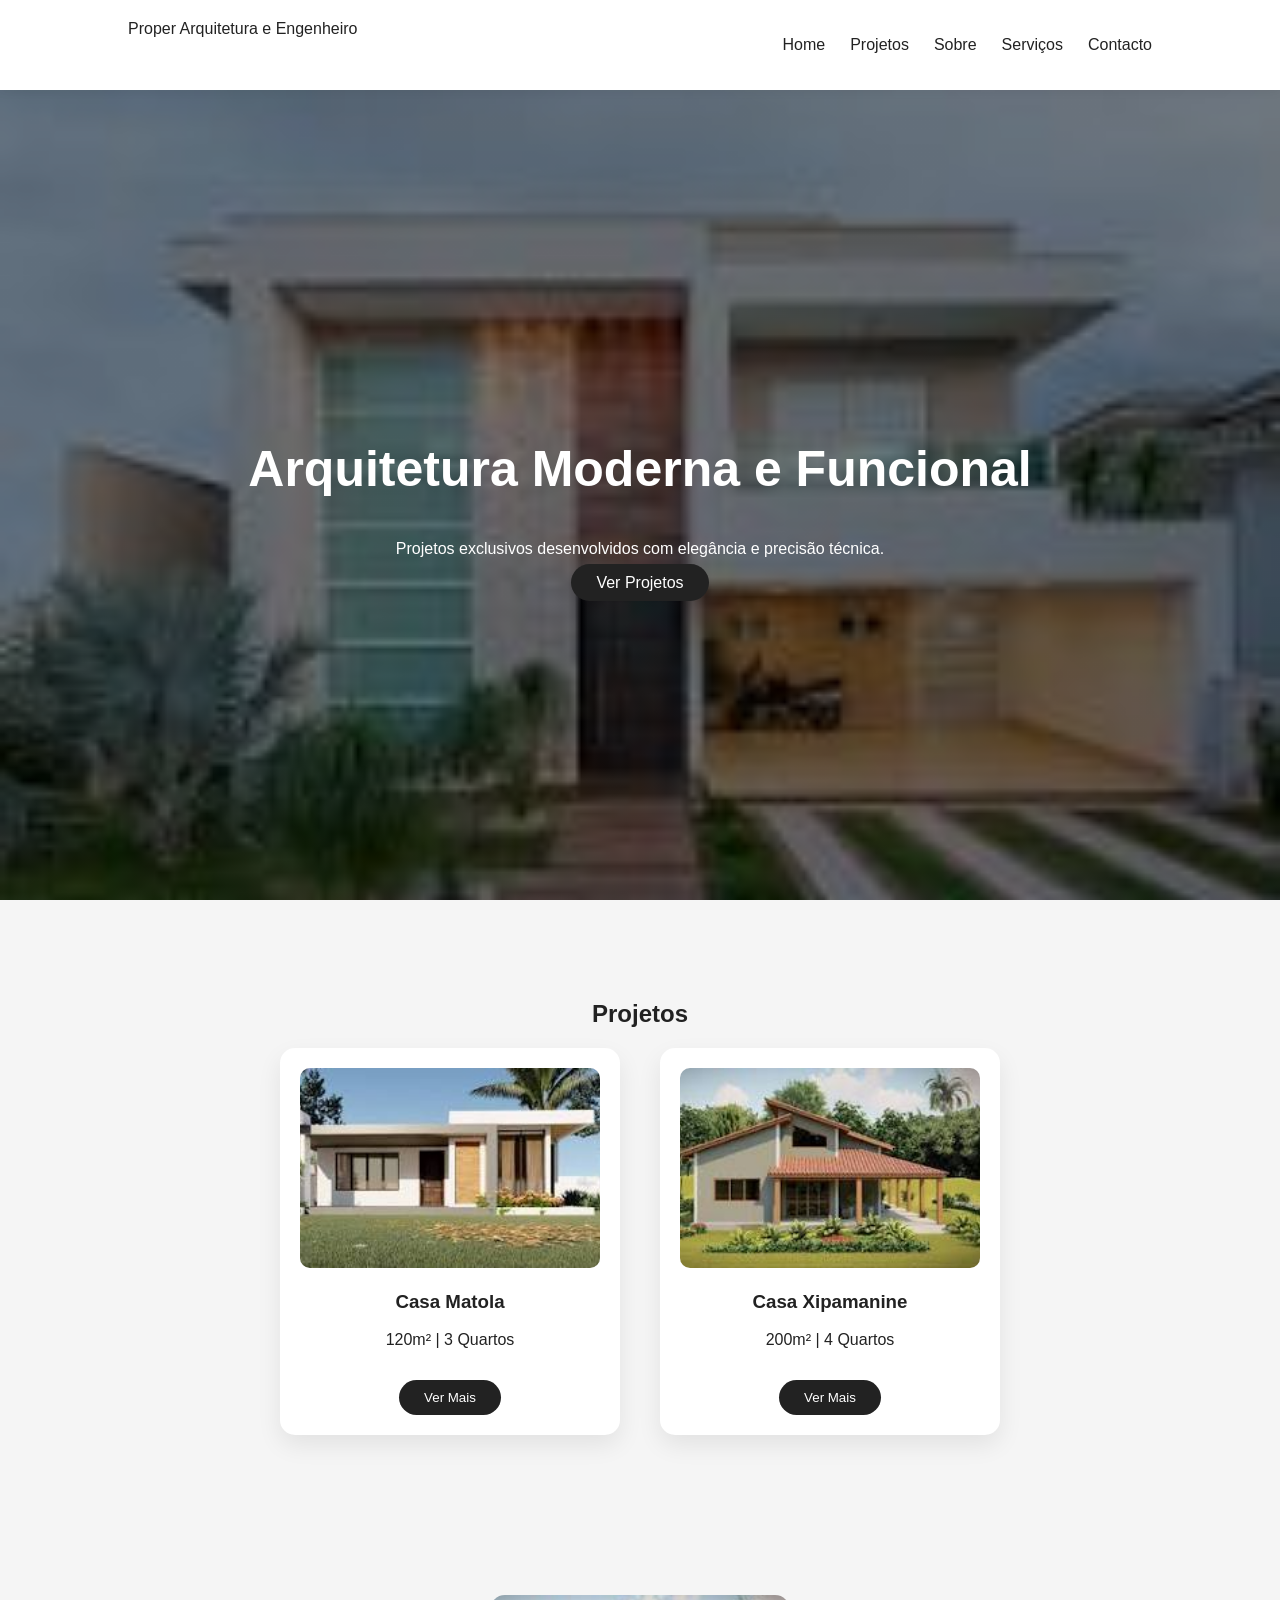
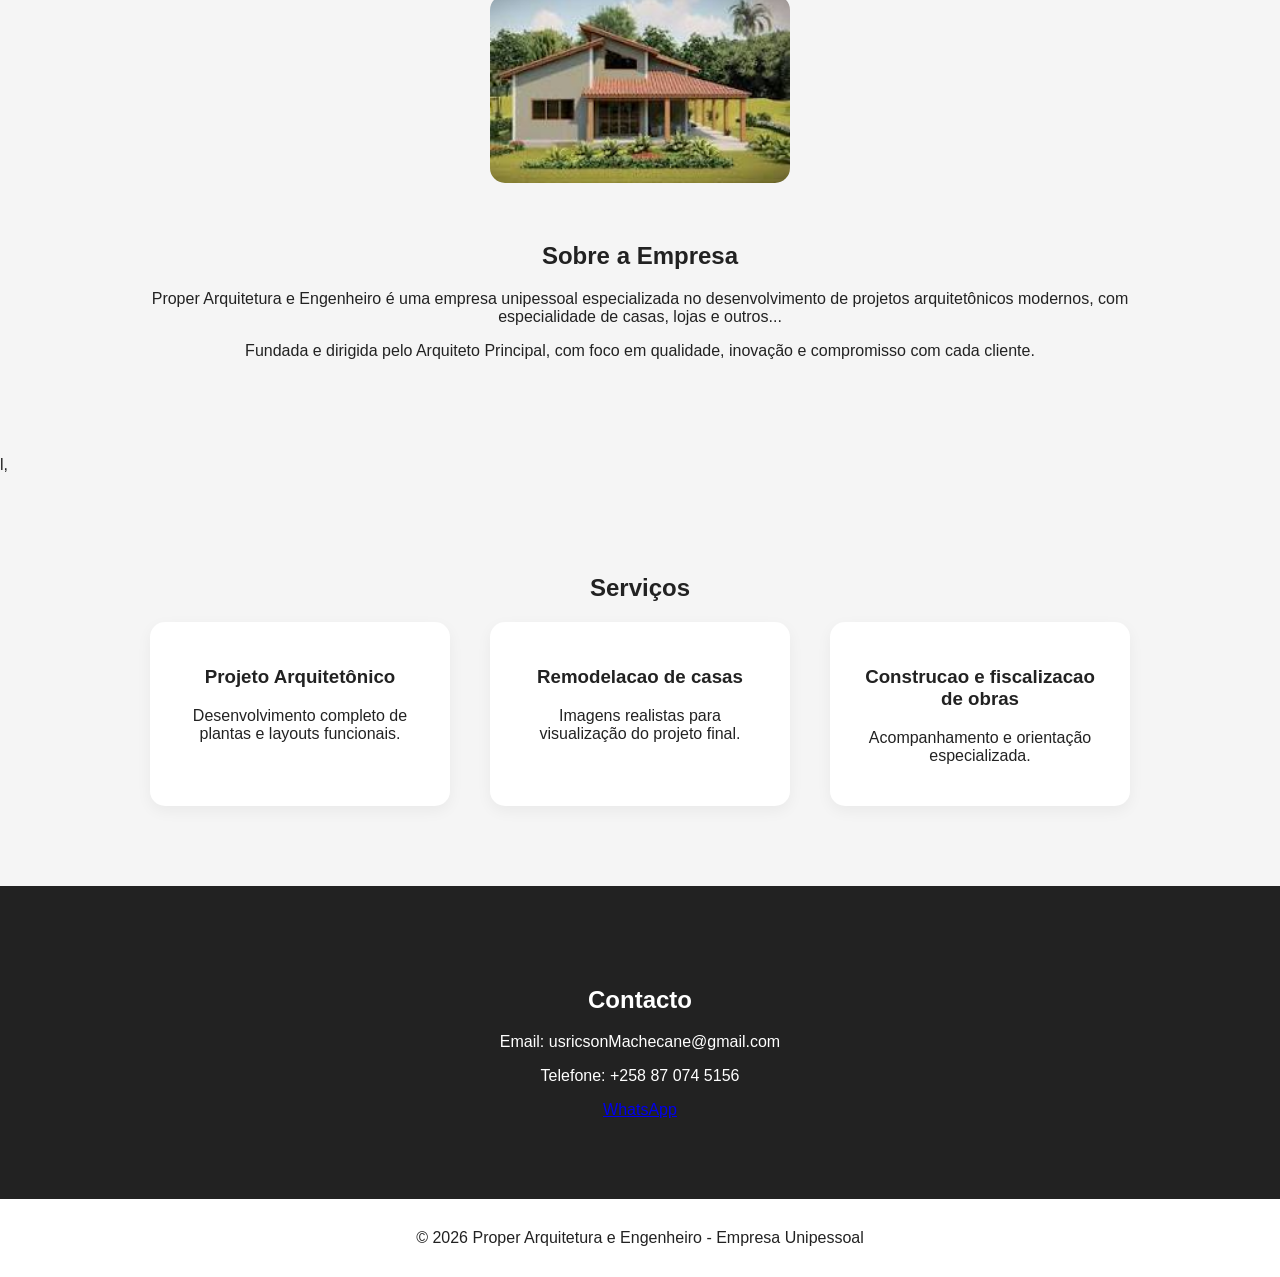
==== index.html @ 8f45e973 "Add files via upload" ====
<!DOCTYPE html>
<html lang="pt">
<head>
    <meta charset="UTF-8">
    <title>Proper Arquitetura e Engenheiro</title>
    <link rel="stylesheet" href="style.css">
</head>
<body>

<!-- NAVBAR -->
<nav class="navbar">
    <div class="logo">Proper Arquitetura e Engenheiro</div>
    <ul>
        <li><a href="#home">Home</a></li>
        <li><a href="#projetos">Projetos</a></li>
        <li><a href="#sobre">Sobre</a></li>
        <li><a href="#servicos">Serviços</a></li>
        <li><a href="#contacto">Contacto</a></li>
    </ul>
</nav>

<!-- HERO -->
<section id="home" class="hero">
    <div class="hero-content">
        <h1>Arquitetura Moderna e Funcional</h1>
        <p>Projetos exclusivos desenvolvidos com elegância e precisão técnica.</p>
        <a href="#projetos" class="btn">Ver Projetos</a>
    </div>
</section>

<!-- PROJETOS -->
<section id="projetos" class="section">
    <h2>Projetos</h2>
    <div class="grid">

        <div class="card">
            <img src="img/casa1.jpeg">
            <h3>Casa Matola</h3>
            <p>120m² | 3 Quartos</p>
            <button onclick="abrirGaleria('Casa Moderna T3','45.000 MT')">Ver Mais</button>
        </div>

        <div class="card">
            <img src="img/casa2.jpeg">
            <h3>Casa Xipamanine</h3>
            <p>200m² | 4 Quartos</p>
            <button onclick="abrirGaleria('Casa Duplex Luxo','75.000 MT')">Ver Mais</button>
        </div>

    </div>
</section>

<!-- SOBRE -->
<section id="sobre" class="section sobre">
    <div class="sobre-container">
        <img src="img/casa2.jpeg" class="foto-dono">
        <div>
            <h2>Sobre a Empresa</h2>
            <p>
                Proper Arquitetura e Engenheiro é uma empresa unipessoal especializada
                no desenvolvimento de projetos arquitetônicos modernos,
                com especialidade de casas, lojas e outros...
            </p>
            <p>
                Fundada e dirigida pelo Arquiteto Principal,
                com foco em qualidade, inovação e compromisso com cada cliente.
            </p>
        </div>
    </div>
</section>

l,
<section id="servicos" class="section">
    <h2>Serviços</h2>
    <div class="grid-servicos">
        <div class="servico">
            <h3>Projeto Arquitetônico</h3>
            <p>Desenvolvimento completo de plantas e layouts funcionais.</p>
        </div>
        <div class="servico">
            <h3>Remodelacao de casas</h3>
            <p>Imagens realistas para visualização do projeto final.</p>
        </div>
        <div class="servico">
            <h3>Construcao e fiscalizacao de obras</h3>
            <p>Acompanhamento e orientação especializada.</p>
        </div>
    </div>
</section>

<!-- CONTACTO -->
<section id="contacto" class="section contacto">
    <h2>Contacto</h2>
    <p>Email: usricsonMachecane@gmail.com</p>
    <p>Telefone: +258 87 074 5156</p>
    <a href="https://wa.me/258848173167">WhatsApp</a>
</section>

<!-- GALERIA MODAL -->
<div id="modal" class="modal">
    <div class="modal-content">
        <span onclick="fecharModal()" class="fechar">&times;</span>
        <h2 id="tituloProjeto"></h2>
        <p id="precoProjeto"></p>
        <div class="galeria">
            <img src="img/casa1.jpeg">
            <img src="img/casa3.jpeg">
        </div>
    </div>
</div>

<footer>
    © 2026  Proper Arquitetura e Engenheiro - Empresa Unipessoal
    
</footer>

<script src="script.js"></script>
</body>
</html>
---- style.css ----
body {
    margin: 0;
    font-family: 'Segoe UI', sans-serif;
    background: #f5f5f5;
    color: #222;
    scroll-behavior: smooth;
}

/* NAV */
.navbar {
    display: flex;
    justify-content: space-between;
    padding: 20px 10%;
    background: white;
    position: sticky;
    top: 0;
    box-shadow: 0 2px 10px rgba(0,0,0,0.05);
}

.navbar ul {
    display: flex;
    gap: 25px;
    list-style: none;
}

.navbar a {
    text-decoration: none;
    color: #222;
}

/* HERO */
.hero {
    height: 90vh;
    background: linear-gradient(rgba(0,0,0,0.5), rgba(0,0,0,0.5)),
                url('img/casa3.jpeg') center/cover;
    display: flex;
    justify-content: center;
    align-items: center;
    color: white;
    text-align: center;
}

.hero h1 {
    font-size: 50px;
}

/* SECTIONS */
.section {
    padding: 80px 10%;
    text-align: center;
}

.grid {
    display: flex;
    gap: 40px;
    justify-content: center;
    flex-wrap: wrap;
}

.card {
    background: white;
    padding: 20px;
    border-radius: 15px;
    width: 300px;
    box-shadow: 0 10px 25px rgba(0,0,0,0.08);
}

.card img {
    width: 100%;
    height: 200px;
    object-fit: cover;
    border-radius: 10px;
}

button, .btn {
    margin-top: 15px;
    padding: 10px 25px;
    border: none;
    background: #222;
    color: white;
    border-radius: 30px;
    cursor: pointer;
    text-decoration: none;
}

/* SOBRE */
.sobre-container {
    display: flex;
    align-items: center;
    gap: 40px;
    justify-content: center;
    flex-wrap: wrap;
}

.foto-dono {
    width: 300px;
    border-radius: 15px;
}

/* SERVIÇOS */
.grid-servicos {
    display: flex;
    gap: 40px;
    flex-wrap: wrap;
    justify-content: center;
}

.servico {
    background: white;
    padding: 25px;
    border-radius: 15px;
    width: 250px;
    box-shadow: 0 5px 15px rgba(0,0,0,0.05);
}

/* CONTACTO */
.contacto {
    background: #222;
    color: white;
}

/* MODAL */
.modal {
    display: none;
    position: fixed;
    inset: 0;
    background: rgba(0,0,0,0.8);
    justify-content: center;
    align-items: center;
}

.modal-content {
    background: white;
    padding: 30px;
    width: 80%;
    max-width: 800px;
    border-radius: 15px;
    text-align: center;
}

.galeria {
    display: flex;
    gap: 20px;
    margin-top: 20px;
    justify-content: center;
}

.galeria img {
    width: 45%;
    border-radius: 10px;
}

.fechar {
    float: right;
    cursor: pointer;
    font-size: 25px;
}

footer {
    text-align: center;
    padding: 30px;
    background: white;
}
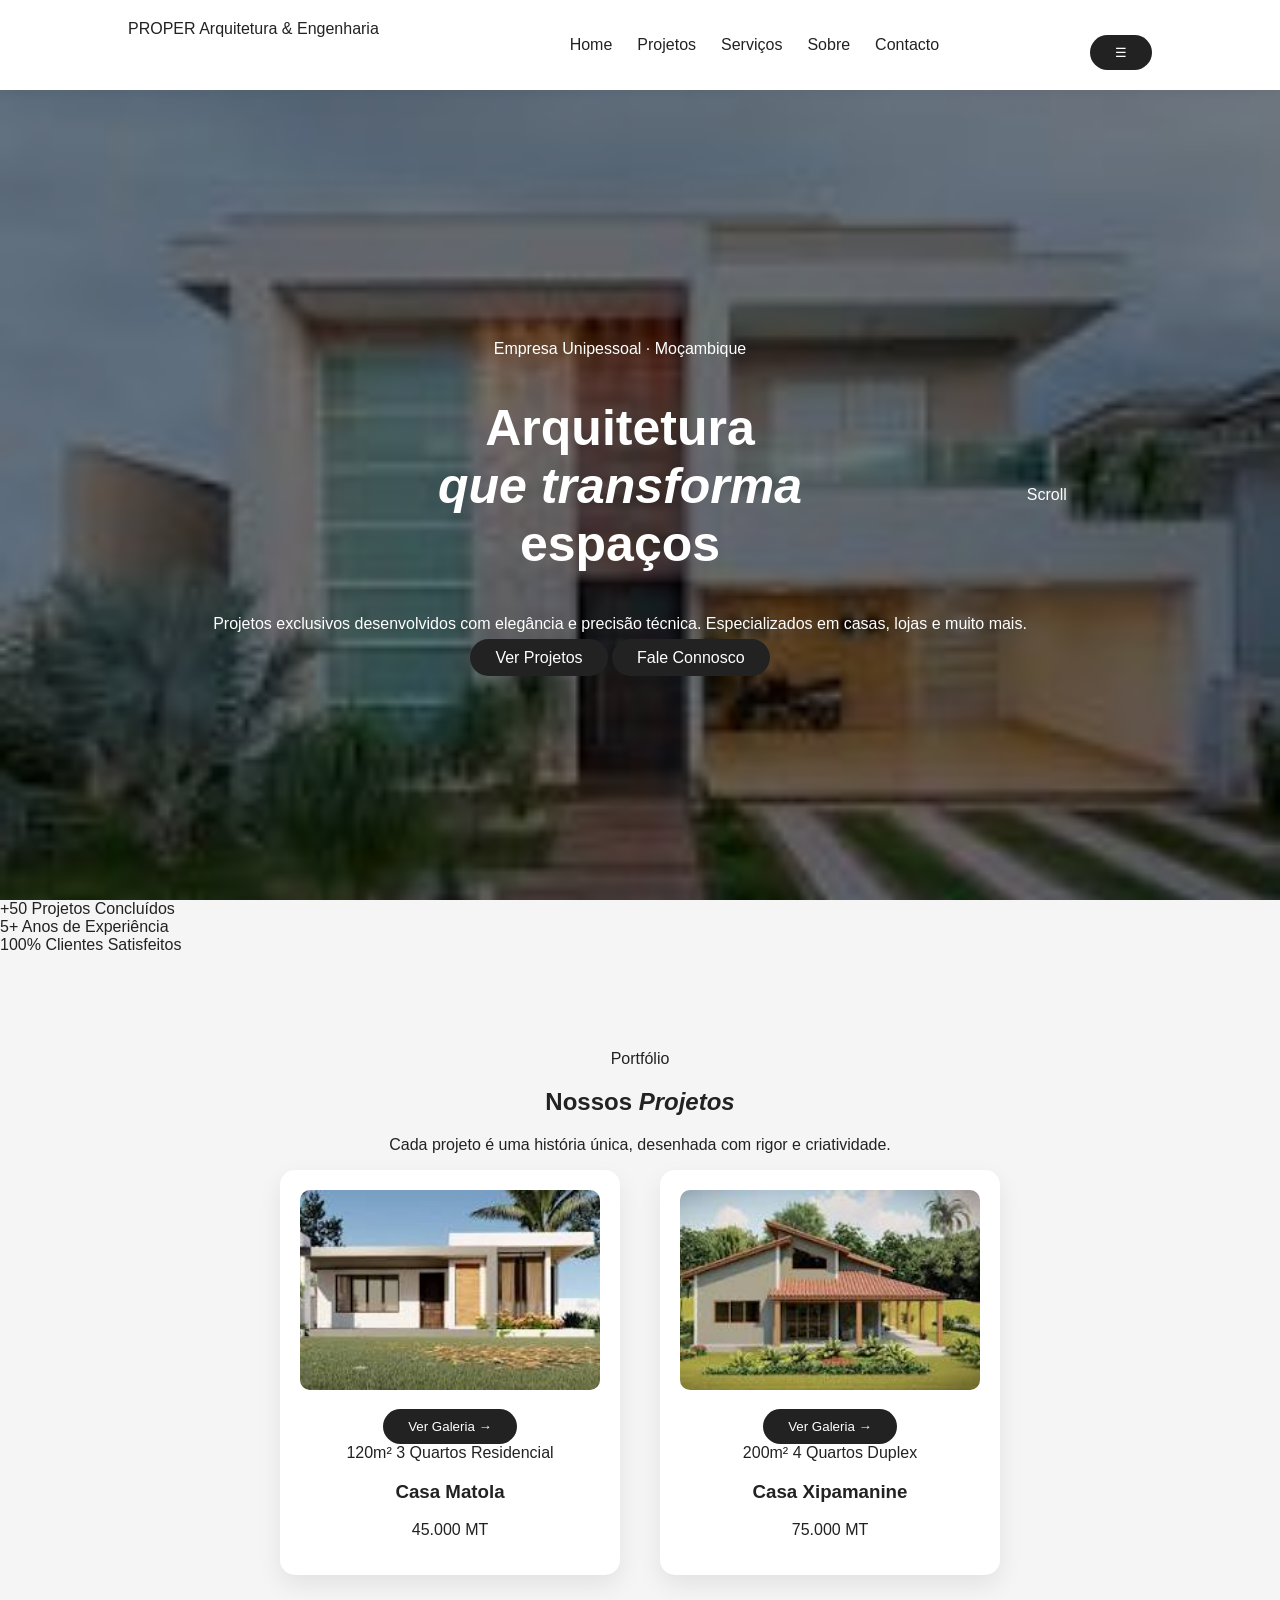
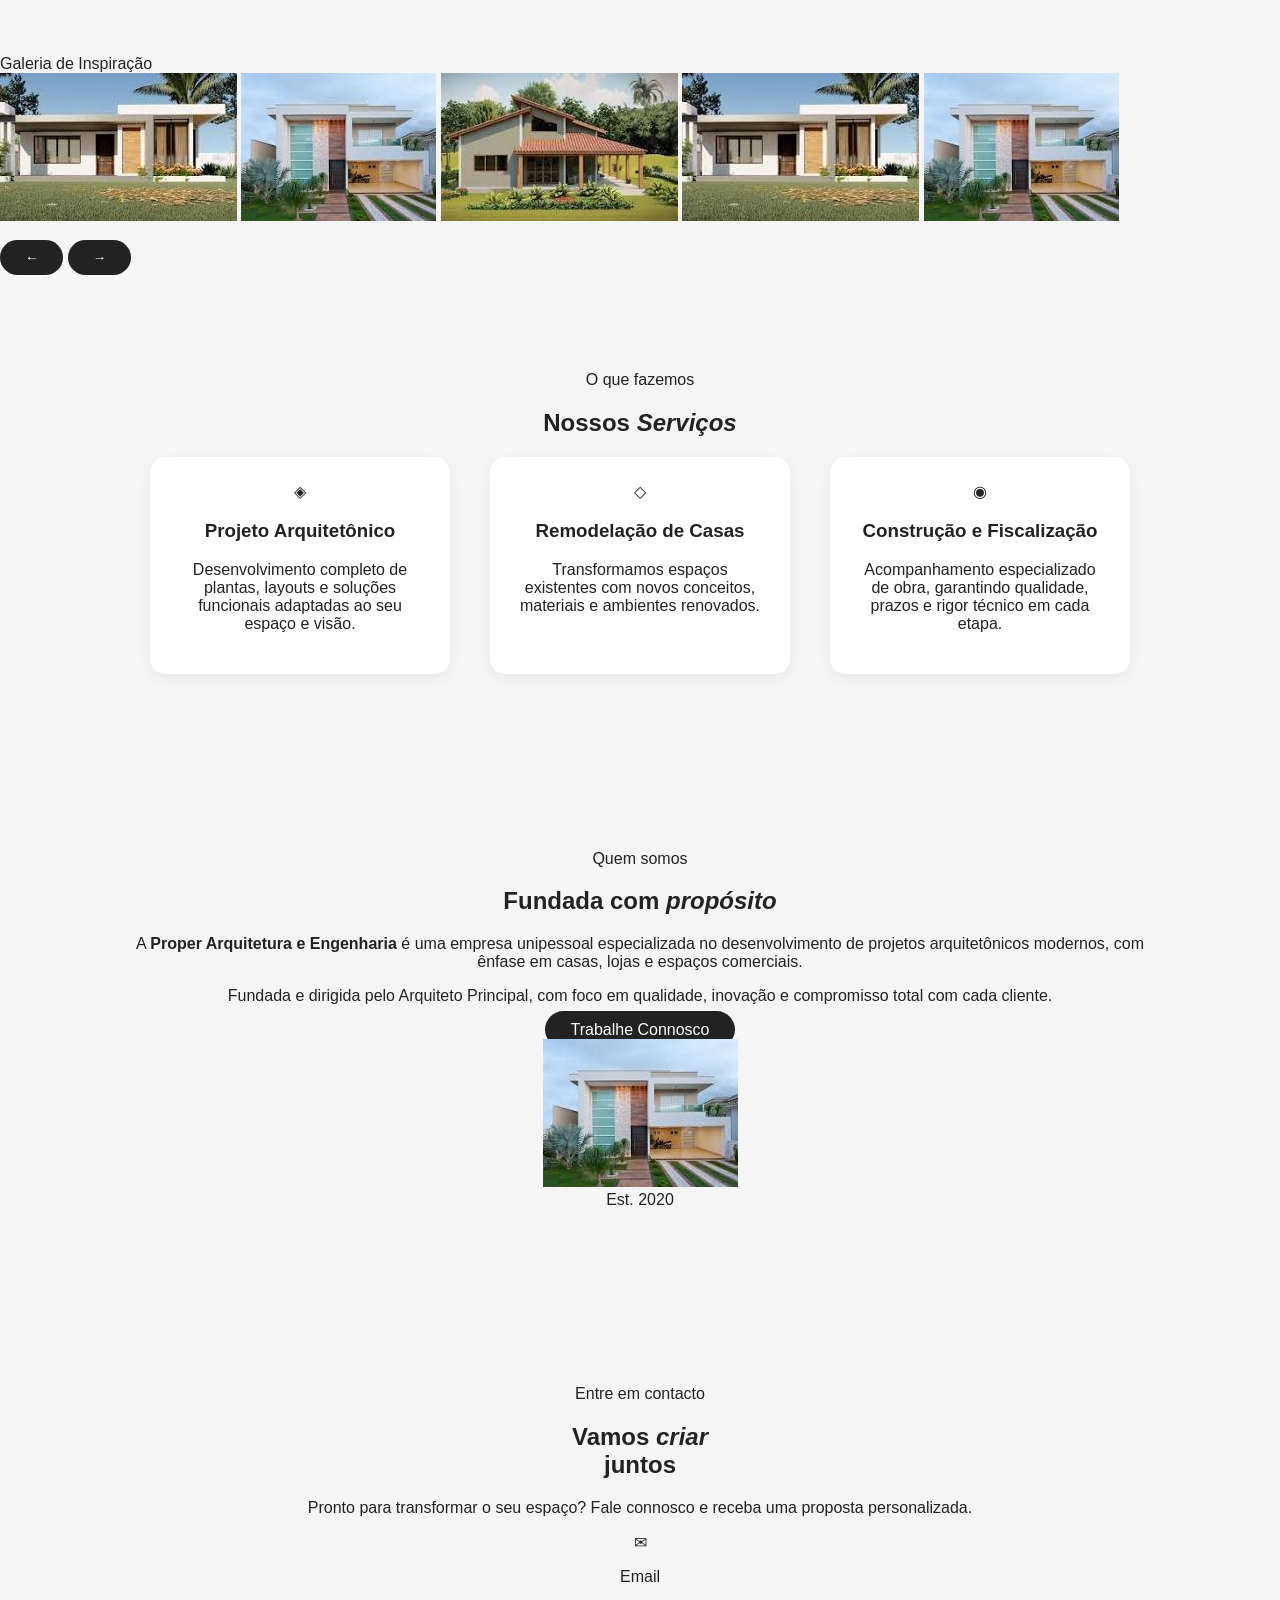
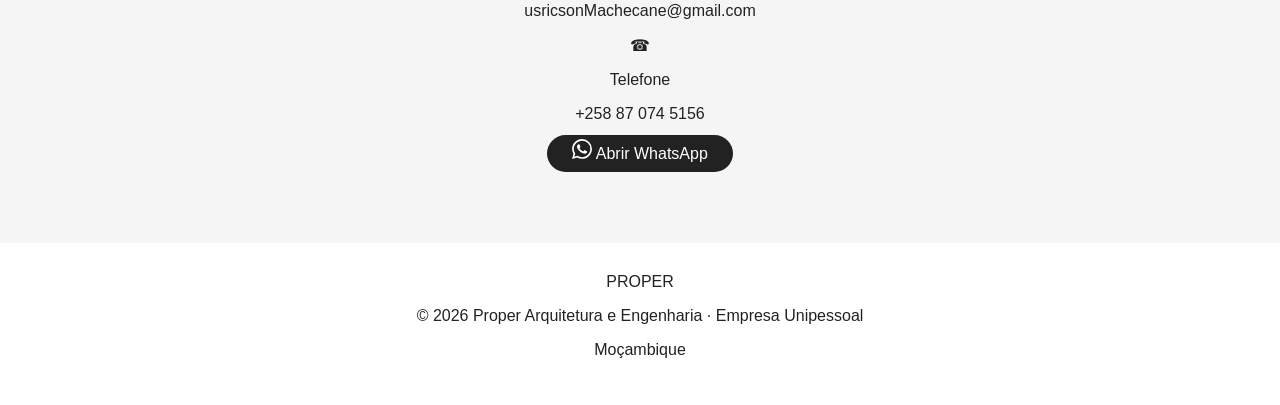
==== commit c923d65b: "Update index.html" ====
--- a/index.html
+++ b/index.html
@@ -2,116 +2,220 @@
 <html lang="pt">
 <head>
     <meta charset="UTF-8">
-    <title>Proper Arquitetura e Engenheiro</title>
+    <meta name="viewport" content="width=device-width, initial-scale=1.0">
+    <title>Proper Arquitetura e Engenharia</title>
+    <link rel="preconnect" href="https://fonts.googleapis.com">
+    <link href="https://fonts.googleapis.com/css2?family=Playfair+Display:ital,wght@0,400;0,700;1,400&family=Outfit:wght@300;400;500&display=swap" rel="stylesheet">
     <link rel="stylesheet" href="style.css">
 </head>
 <body>
 
 <!-- NAVBAR -->
-<nav class="navbar">
-    <div class="logo">Proper Arquitetura e Engenheiro</div>
-    <ul>
+<nav class="navbar" id="navbar">
+    <div class="logo">
+        <span class="logo-main">PROPER</span>
+        <span class="logo-sub">Arquitetura & Engenharia</span>
+    </div>
+    <ul class="nav-links">
         <li><a href="#home">Home</a></li>
         <li><a href="#projetos">Projetos</a></li>
+        <li><a href="#servicos">Serviços</a></li>
         <li><a href="#sobre">Sobre</a></li>
-        <li><a href="#servicos">Serviços</a></li>
-        <li><a href="#contacto">Contacto</a></li>
+        <li><a href="#contacto" class="nav-cta">Contacto</a></li>
     </ul>
+    <button class="menu-toggle" onclick="toggleMenu()">&#9776;</button>
 </nav>
 
 <!-- HERO -->
 <section id="home" class="hero">
+    <div class="hero-overlay"></div>
     <div class="hero-content">
-        <h1>Arquitetura Moderna e Funcional</h1>
-        <p>Projetos exclusivos desenvolvidos com elegância e precisão técnica.</p>
-        <a href="#projetos" class="btn">Ver Projetos</a>
+        <p class="hero-tag">Empresa Unipessoal · Moçambique</p>
+        <h1>Arquitetura<br><em>que transforma</em><br>espaços</h1>
+        <p class="hero-desc">Projetos exclusivos desenvolvidos com elegância e precisão técnica. Especializados em casas, lojas e muito mais.</p>
+        <div class="hero-actions">
+            <a href="#projetos" class="btn btn-light">Ver Projetos</a>
+            <a href="#contacto" class="btn btn-outline">Fale Connosco</a>
+        </div>
+    </div>
+    <div class="hero-scroll">
+        <span>Scroll</span>
+        <div class="scroll-line"></div>
+    </div>
+</section>
+
+<!-- STATS -->
+<section class="stats-bar">
+    <div class="stat">
+        <span class="stat-num">+50</span>
+        <span class="stat-label">Projetos Concluídos</span>
+    </div>
+    <div class="stat-divider"></div>
+    <div class="stat">
+        <span class="stat-num">5+</span>
+        <span class="stat-label">Anos de Experiência</span>
+    </div>
+    <div class="stat-divider"></div>
+    <div class="stat">
+        <span class="stat-num">100%</span>
+        <span class="stat-label">Clientes Satisfeitos</span>
     </div>
 </section>
 
 <!-- PROJETOS -->
 <section id="projetos" class="section">
-    <h2>Projetos</h2>
+    <div class="section-header">
+        <p class="section-tag">Portfólio</p>
+        <h2>Nossos <em>Projetos</em></h2>
+        <p class="section-desc">Cada projeto é uma história única, desenhada com rigor e criatividade.</p>
+    </div>
     <div class="grid">
-
-        <div class="card">
-            <img src="img/casa1.jpeg">
-            <h3>Casa Matola</h3>
-            <p>120m² | 3 Quartos</p>
-            <button onclick="abrirGaleria('Casa Moderna T3','45.000 MT')">Ver Mais</button>
-        </div>
-
-        <div class="card">
-            <img src="img/casa2.jpeg">
-            <h3>Casa Xipamanine</h3>
-            <p>200m² | 4 Quartos</p>
-            <button onclick="abrirGaleria('Casa Duplex Luxo','75.000 MT')">Ver Mais</button>
-        </div>
-
+        <div class="card" data-aos>
+            <div class="card-img-wrapper">
+                <img src="img/casa1.jpeg" alt="Casa Matola">
+                <div class="card-overlay">
+                    <button onclick="abrirGaleria('Casa Matola','45.000 MT')" class="btn-ver">Ver Galeria →</button>
+                </div>
+            </div>
+            <div class="card-body">
+                <div class="card-meta">
+                    <span>120m²</span>
+                    <span>3 Quartos</span>
+                    <span>Residencial</span>
+                </div>
+                <h3>Casa Matola</h3>
+                <p class="card-price">45.000 MT</p>
+            </div>
+        </div>
+
+        <div class="card" data-aos>
+            <div class="card-img-wrapper">
+                <img src="img/casa2.jpeg" alt="Casa Xipamanine">
+                <div class="card-overlay">
+                    <button onclick="abrirGaleria('Casa Xipamanine','75.000 MT')" class="btn-ver">Ver Galeria →</button>
+                </div>
+            </div>
+            <div class="card-body">
+                <div class="card-meta">
+                    <span>200m²</span>
+                    <span>4 Quartos</span>
+                    <span>Duplex</span>
+                </div>
+                <h3>Casa Xipamanine</h3>
+                <p class="card-price">75.000 MT</p>
+            </div>
+        </div>
+    </div>
+</section>
+
+<!-- CAROUSEL -->
+<div class="carousel-section">
+    <div class="carousel-label">Galeria de Inspiração</div>
+    <div class="carousel">
+        <div class="slides">
+            <img src="img/casa1.jpeg" alt="Projeto 1">
+            <img src="img/casa3.jpeg" alt="Projeto 2">
+            <img src="img/casa2.jpeg" alt="Projeto 3">
+            <img src="img/casa1.jpeg" alt="Projeto 4">
+            <img src="img/casa3.jpeg" alt="Projeto 5">
+        </div>
+        <button class="prev" aria-label="Anterior">&#8592;</button>
+        <button class="next" aria-label="Próximo">&#8594;</button>
+    </div>
+</div>
+
+<!-- SERVIÇOS -->
+<section id="servicos" class="section section-dark">
+    <div class="section-header light">
+        <p class="section-tag">O que fazemos</p>
+        <h2>Nossos <em>Serviços</em></h2>
+    </div>
+    <div class="grid-servicos">
+        <div class="servico" data-aos>
+            <div class="servico-icon">◈</div>
+            <h3>Projeto Arquitetônico</h3>
+            <p>Desenvolvimento completo de plantas, layouts e soluções funcionais adaptadas ao seu espaço e visão.</p>
+        </div>
+        <div class="servico" data-aos>
+            <div class="servico-icon">◇</div>
+            <h3>Remodelação de Casas</h3>
+            <p>Transformamos espaços existentes com novos conceitos, materiais e ambientes renovados.</p>
+        </div>
+        <div class="servico" data-aos>
+            <div class="servico-icon">◉</div>
+            <h3>Construção e Fiscalização</h3>
+            <p>Acompanhamento especializado de obra, garantindo qualidade, prazos e rigor técnico em cada etapa.</p>
+        </div>
     </div>
 </section>
 
 <!-- SOBRE -->
-<section id="sobre" class="section sobre">
-    <div class="sobre-container">
-        <img src="img/casa2.jpeg" class="foto-dono">
-        <div>
-            <h2>Sobre a Empresa</h2>
-            <p>
-                Proper Arquitetura e Engenheiro é uma empresa unipessoal especializada
-                no desenvolvimento de projetos arquitetônicos modernos,
-                com especialidade de casas, lojas e outros...
-            </p>
-            <p>
-                Fundada e dirigida pelo Arquiteto Principal,
-                com foco em qualidade, inovação e compromisso com cada cliente.
-            </p>
-        </div>
-    </div>
-</section>
-
-l,
-<section id="servicos" class="section">
-    <h2>Serviços</h2>
-    <div class="grid-servicos">
-        <div class="servico">
-            <h3>Projeto Arquitetônico</h3>
-            <p>Desenvolvimento completo de plantas e layouts funcionais.</p>
-        </div>
-        <div class="servico">
-            <h3>Remodelacao de casas</h3>
-            <p>Imagens realistas para visualização do projeto final.</p>
-        </div>
-        <div class="servico">
-            <h3>Construcao e fiscalizacao de obras</h3>
-            <p>Acompanhamento e orientação especializada.</p>
+<section id="sobre" class="section sobre-section">
+    <div class="sobre-text" data-aos>
+        <p class="section-tag">Quem somos</p>
+        <h2>Fundada com <em>propósito</em></h2>
+        <p>A <strong>Proper Arquitetura e Engenharia</strong> é uma empresa unipessoal especializada no desenvolvimento de projetos arquitetônicos modernos, com ênfase em casas, lojas e espaços comerciais.</p>
+        <p>Fundada e dirigida pelo Arquiteto Principal, com foco em qualidade, inovação e compromisso total com cada cliente.</p>
+        <a href="#contacto" class="btn btn-dark">Trabalhe Connosco</a>
+    </div>
+    <div class="sobre-visual" data-aos>
+        <div class="sobre-img-frame">
+            <img src="img/casa3.jpeg" alt="Projeto de Destaque" class="sobre-img">
+            <div class="sobre-badge">Est. 2020</div>
         </div>
     </div>
 </section>
 
 <!-- CONTACTO -->
-<section id="contacto" class="section contacto">
-    <h2>Contacto</h2>
-    <p>Email: usricsonMachecane@gmail.com</p>
-    <p>Telefone: +258 87 074 5156</p>
-    <a href="https://wa.me/258848173167">WhatsApp</a>
-</section>
-
-<!-- GALERIA MODAL -->
-<div id="modal" class="modal">
+<section id="contacto" class="section contacto-section">
+    <div class="contacto-inner">
+        <div class="contacto-text">
+            <p class="section-tag light">Entre em contacto</p>
+            <h2>Vamos <em>criar</em><br>juntos</h2>
+            <p>Pronto para transformar o seu espaço? Fale connosco e receba uma proposta personalizada.</p>
+        </div>
+        <div class="contacto-info">
+            <div class="contacto-item">
+                <span class="contacto-icon">✉</span>
+                <div>
+                    <p class="contacto-label">Email</p>
+                    <p>usricsonMachecane@gmail.com</p>
+                </div>
+            </div>
+            <div class="contacto-item">
+                <span class="contacto-icon">☎</span>
+                <div>
+                    <p class="contacto-label">Telefone</p>
+                    <p>+258 87 074 5156</p>
+                </div>
+            </div>
+            <a href="https://wa.me/258848173167" class="btn btn-whatsapp" target="_blank">
+                <svg width="20" height="20" viewBox="0 0 24 24" fill="currentColor"><path d="M17.472 14.382c-.297-.149-1.758-.867-2.03-.967-.273-.099-.471-.148-.67.15-.197.297-.767.966-.94 1.164-.173.199-.347.223-.644.075-.297-.15-1.255-.463-2.39-1.475-.883-.788-1.48-1.761-1.653-2.059-.173-.297-.018-.458.13-.606.134-.133.298-.347.446-.52.149-.174.198-.298.298-.497.099-.198.05-.371-.025-.52-.075-.149-.669-1.612-.916-2.207-.242-.579-.487-.5-.669-.51-.173-.008-.371-.01-.57-.01-.198 0-.52.074-.792.372-.272.297-1.04 1.016-1.04 2.479 0 1.462 1.065 2.875 1.213 3.074.149.198 2.096 3.2 5.077 4.487.709.306 1.262.489 1.694.625.712.227 1.36.195 1.871.118.571-.085 1.758-.719 2.006-1.413.248-.694.248-1.289.173-1.413-.074-.124-.272-.198-.57-.347m-5.421 7.403h-.004a9.87 9.87 0 01-5.031-1.378l-.361-.214-3.741.982.998-3.648-.235-.374a9.86 9.86 0 01-1.51-5.26c.001-5.45 4.436-9.884 9.888-9.884 2.64 0 5.122 1.03 6.988 2.898a9.825 9.825 0 012.893 6.994c-.003 5.45-4.437 9.884-9.885 9.884m8.413-18.297A11.815 11.815 0 0012.05 0C5.495 0 .16 5.335.157 11.892c0 2.096.547 4.142 1.588 5.945L.057 24l6.305-1.654a11.882 11.882 0 005.683 1.448h.005c6.554 0 11.89-5.335 11.893-11.893a11.821 11.821 0 00-3.48-8.413z"/></svg>
+                Abrir WhatsApp
+            </a>
+        </div>
+    </div>
+</section>
+
+<!-- MODAL GALERIA -->
+<div id="modal" class="modal" onclick="fecharModalFora(event)">
     <div class="modal-content">
-        <span onclick="fecharModal()" class="fechar">&times;</span>
+        <button onclick="fecharModal()" class="fechar" aria-label="Fechar">&times;</button>
         <h2 id="tituloProjeto"></h2>
-        <p id="precoProjeto"></p>
+        <p id="precoProjeto" class="modal-preco"></p>
         <div class="galeria">
-            <img src="img/casa1.jpeg">
-            <img src="img/casa3.jpeg">
+            <img src="img/casa1.jpeg" alt="Vista 1">
+            <img src="img/casa3.jpeg" alt="Vista 2">
         </div>
     </div>
 </div>
 
 <footer>
-    © 2026  Proper Arquitetura e Engenheiro - Empresa Unipessoal
-    
+    <div class="footer-inner">
+        <div class="footer-logo">PROPER</div>
+        <p>© 2026 Proper Arquitetura e Engenharia · Empresa Unipessoal</p>
+        <p class="footer-sub">Moçambique</p>
+    </div>
 </footer>
 
 <script src="script.js"></script>
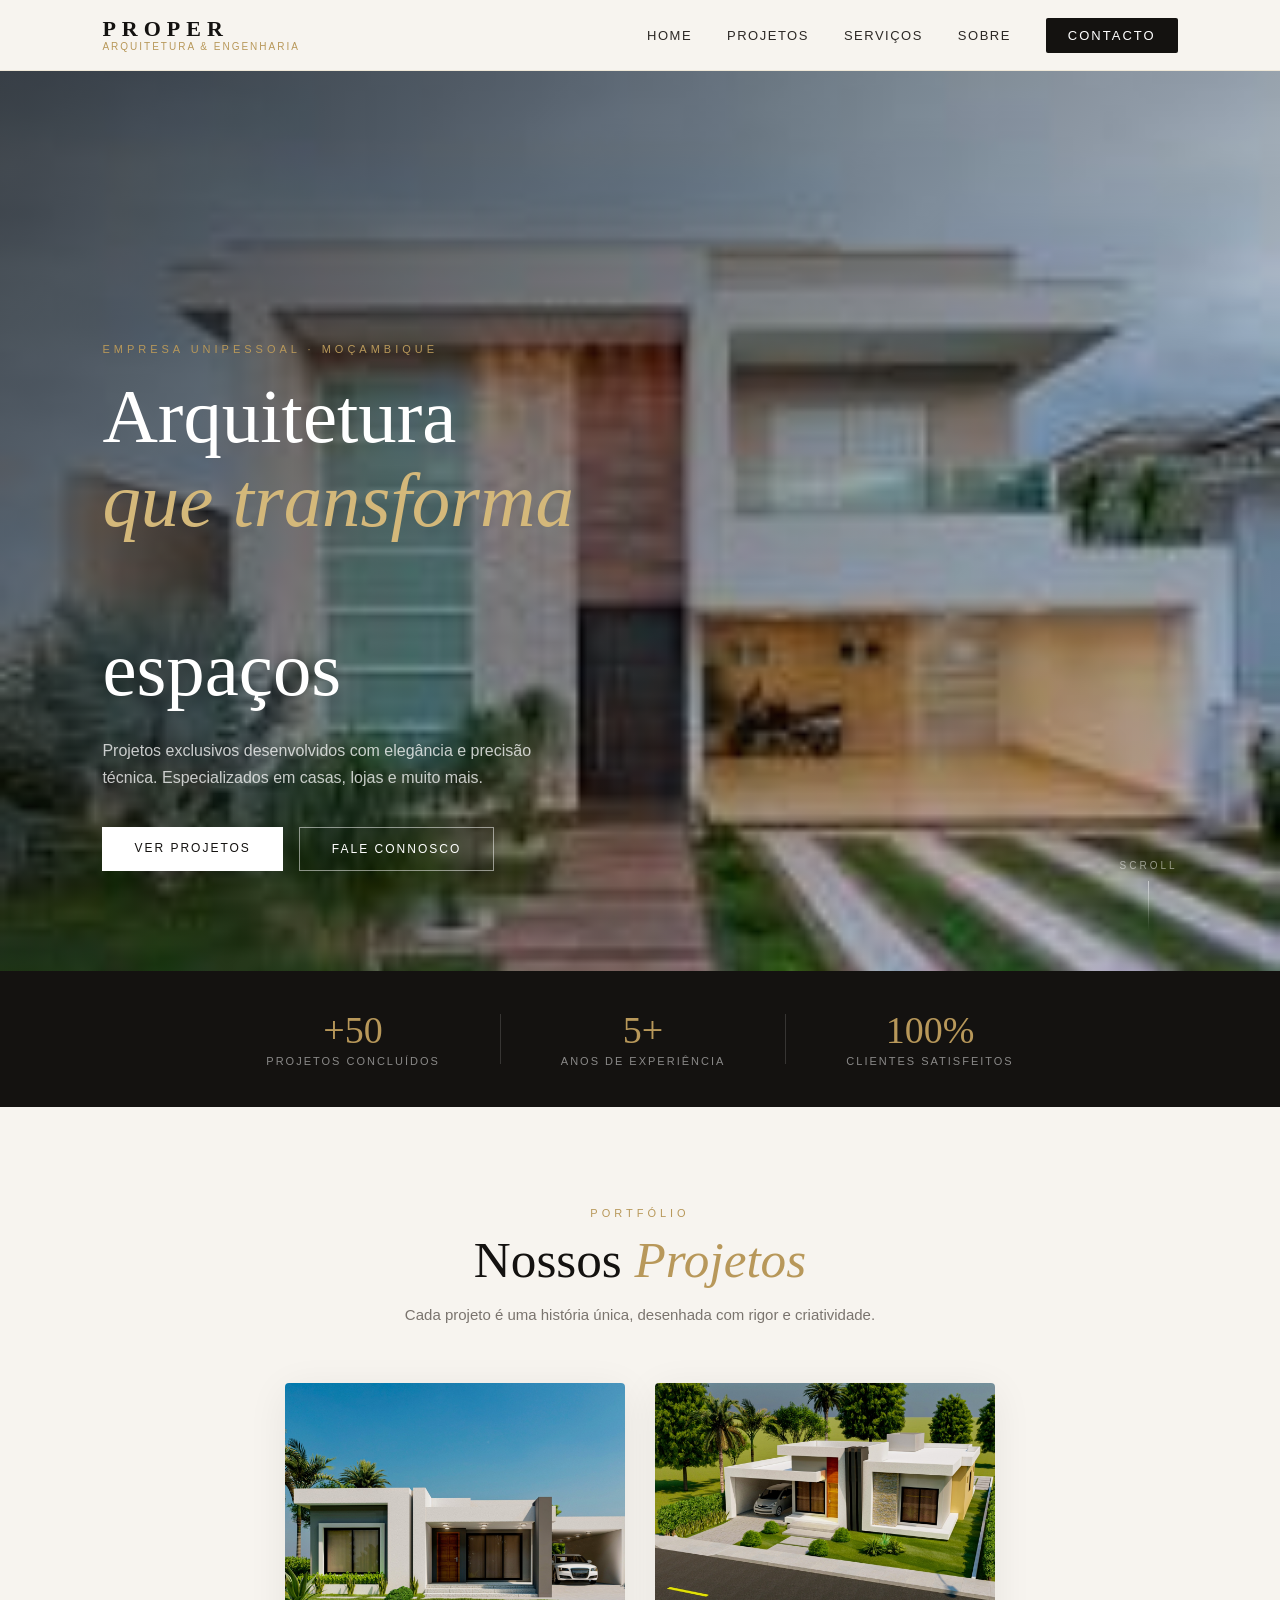
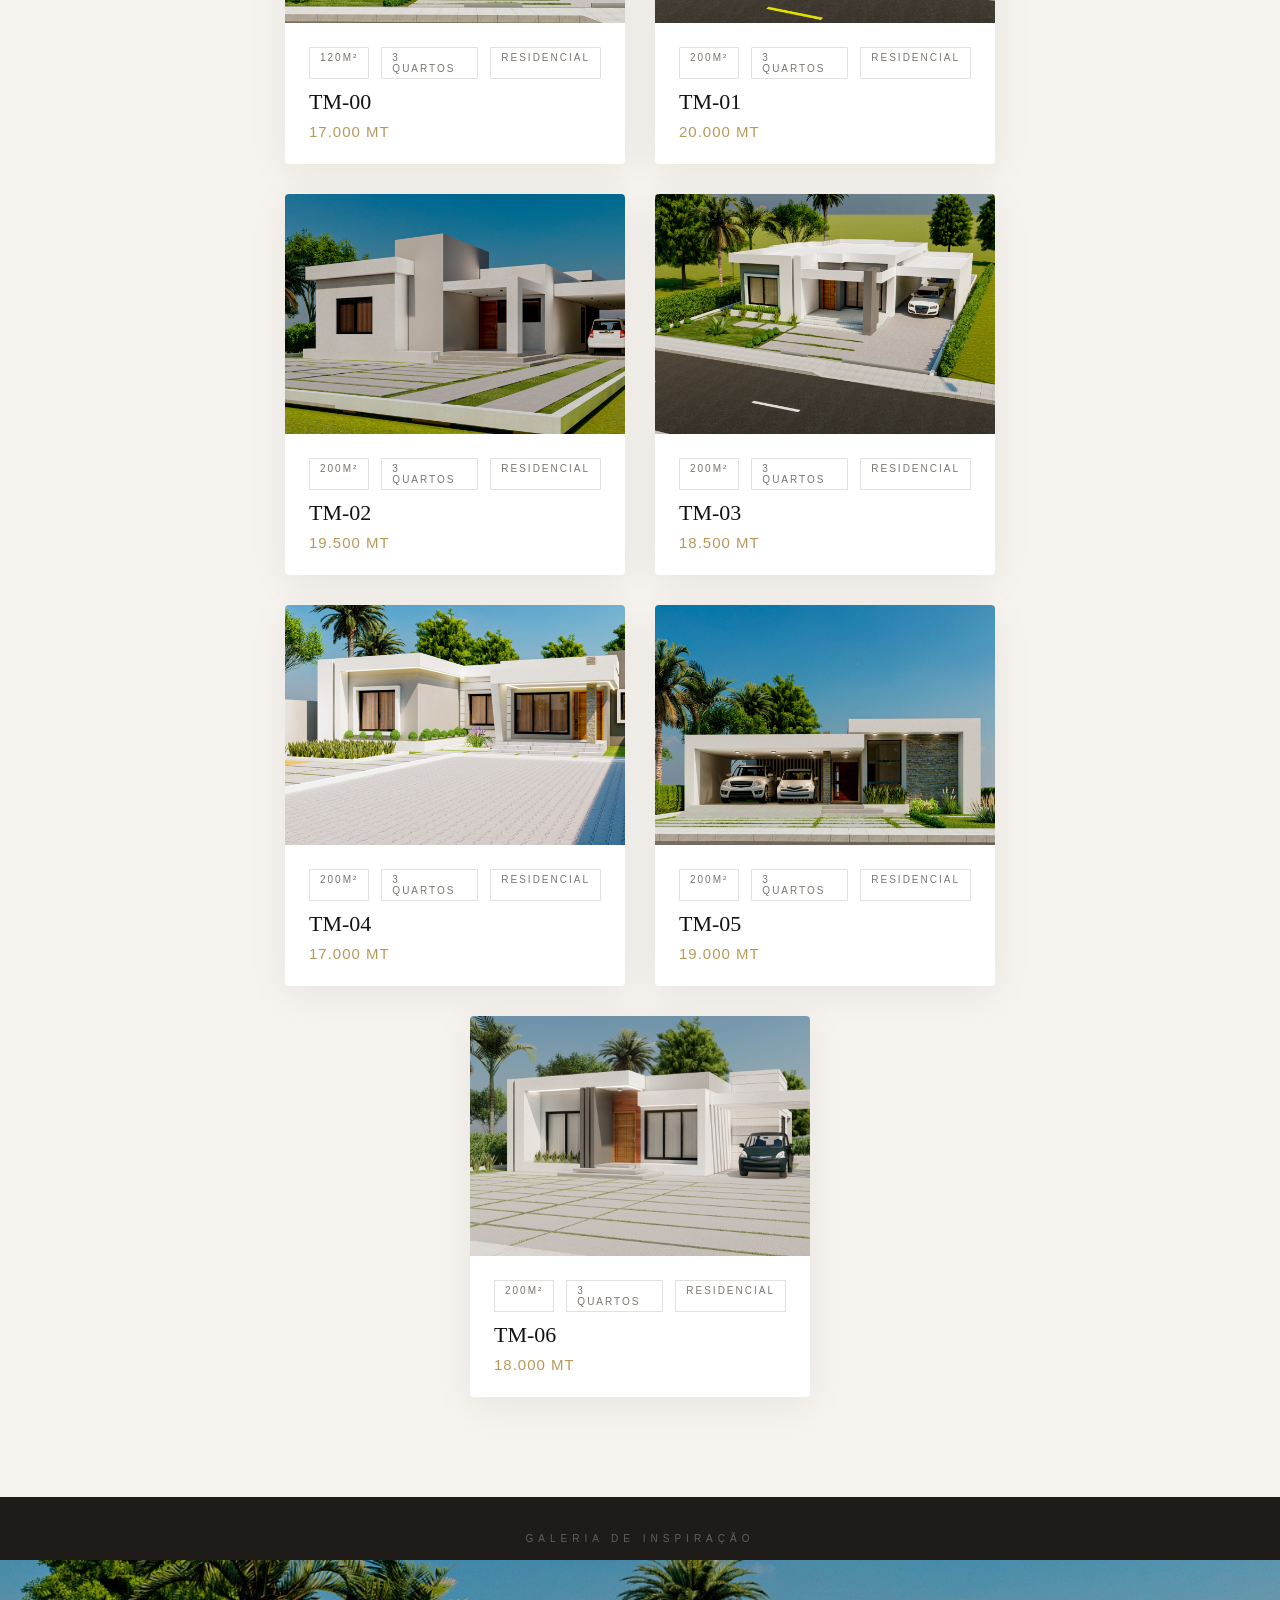
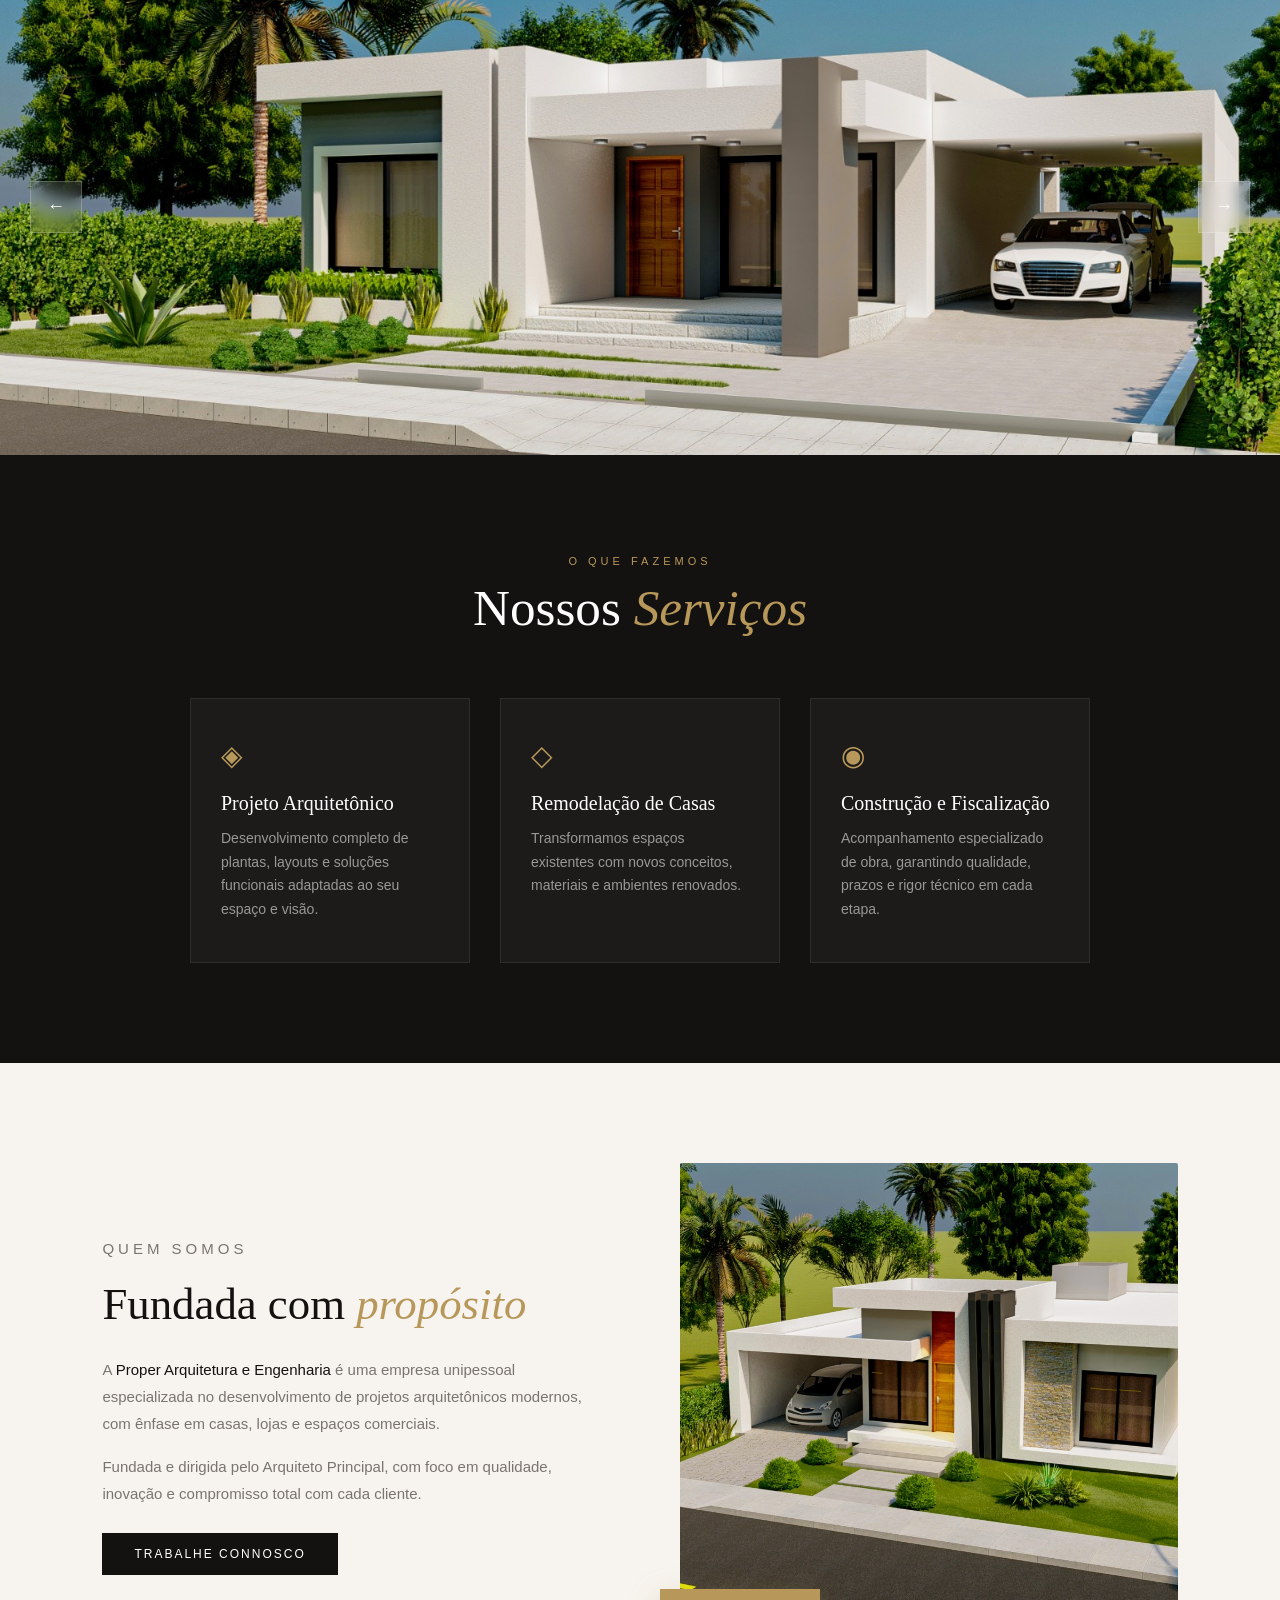
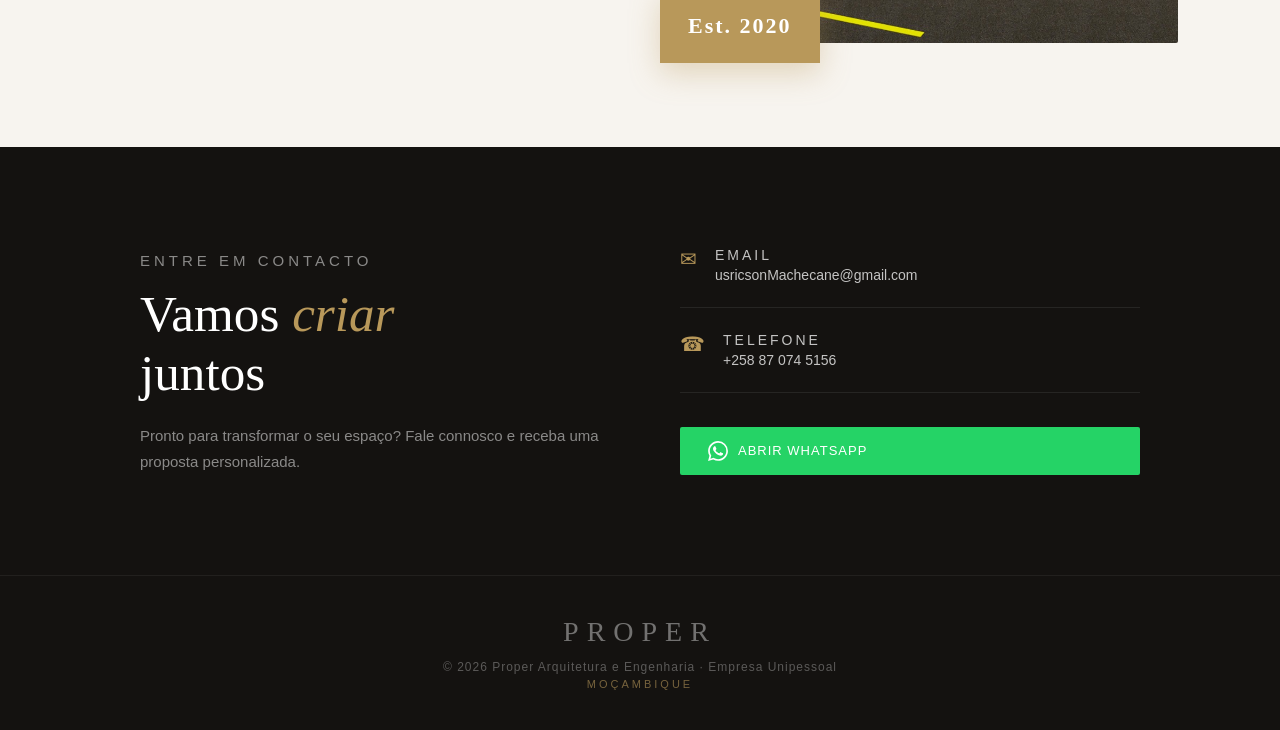
==== commit 600b8ae0: "index.html" ====
--- a/index.html
+++ b/index.html
@@ -70,9 +70,9 @@
         <p class="section-desc">Cada projeto é uma história única, desenhada com rigor e criatividade.</p>
     </div>
     <div class="grid">
-        <div class="card" data-aos>
-            <div class="card-img-wrapper">
-                <img src="img/casa1.jpeg" alt="Casa Matola">
+        <div  class="card tm00" data-aos>
+            <div class="card-img-wrapper">
+                <img class="tm00" src="img/PHOTO-2026-03-10-10-38-46.jpg" alt="TM-00">
                 <div class="card-overlay">
                     <button onclick="abrirGaleria('Casa Matola','45.000 MT')" class="btn-ver">Ver Galeria →</button>
                 </div>
@@ -83,28 +83,120 @@
                     <span>3 Quartos</span>
                     <span>Residencial</span>
                 </div>
-                <h3>Casa Matola</h3>
-                <p class="card-price">45.000 MT</p>
-            </div>
-        </div>
-
-        <div class="card" data-aos>
-            <div class="card-img-wrapper">
-                <img src="img/casa2.jpeg" alt="Casa Xipamanine">
-                <div class="card-overlay">
-                    <button onclick="abrirGaleria('Casa Xipamanine','75.000 MT')" class="btn-ver">Ver Galeria →</button>
-                </div>
-            </div>
-            <div class="card-body">
-                <div class="card-meta">
-                    <span>200m²</span>
-                    <span>4 Quartos</span>
-                    <span>Duplex</span>
-                </div>
-                <h3>Casa Xipamanine</h3>
-                <p class="card-price">75.000 MT</p>
-            </div>
-        </div>
+                <h3>TM-00</h3>
+                <p class="card-price">17.000 MT</p>
+            </div>
+        </div>
+
+        <div class="tm01 card" data-aos>
+            <div class="card-img-wrapper">
+                <img src="img/PHOTO-2026-03-10-10-39-01.jpg" alt="Casa Xipamanine">
+                <div class="card-overlay">
+                    <button onclick="abrirGaleria('Casa Xipamanine','75.000 MT')" class="btn-ver">Ver Galeria →</button>
+                </div>
+            </div>
+            <div class="card-body">
+                <div class="card-meta">
+                    <span>200m²</span>
+                    <span>3 Quartos</span>
+                    <span>Residencial</span>
+                </div>
+                <h3>TM-01</h3>
+                <p class="card-price">20.000 MT</p>
+            </div>
+        </div>
+
+              <div class="tm02 card" data-aos>
+            <div class="card-img-wrapper">
+                <img src="img/PHOTO-2026-03-10-10-39-00 4.jpg" alt="Casa Xipamanine">
+                <div class="card-overlay">
+                    <button onclick="abrirGaleria('Casa Xipamanine','75.000 MT')" class="btn-ver">Ver Galeria →</button>
+                </div>
+            </div>
+            <div class="card-body">
+                <div class="card-meta">
+                    <span>200m²</span>
+                    <span>3 Quartos</span>
+                    <span>Residencial</span>
+                </div>
+                <h3>TM-02</h3>
+                <p class="card-price">19.500 MT</p>
+            </div>
+        </div>
+
+              <div class="tm03 card" data-aos>
+            <div class="card-img-wrapper">
+                <img src="img/PHOTO-2026-03-10-10-38-49.jpg" alt="Casa Xipamanine">
+                <div class="card-overlay">
+                    <button onclick="abrirGaleria('Casa Xipamanine','75.000 MT')" class="btn-ver">Ver Galeria →</button>
+                </div>
+            </div>
+            <div class="card-body">
+                <div class="card-meta">
+                    <span>200m²</span>
+                    <span>3 Quartos</span>
+                    <span>Residencial</span>
+                </div>
+                <h3>TM-03</h3>
+                <p class="card-price">18.500 MT</p>
+            </div>
+        </div>
+
+              <div class="tm04 card" data-aos>
+            <div class="card-img-wrapper">
+                <img src="img/PHOTO-2026-03-10-10-39-01 4.jpg" alt="Casa Xipamanine">
+                <div class="card-overlay">
+                    <button onclick="abrirGaleria('Casa Xipamanine','75.000 MT')" class="btn-ver">Ver Galeria →</button>
+                </div>
+            </div>
+            <div class="card-body">
+                <div class="card-meta">
+                    <span>200m²</span>
+                    <span>3 Quartos</span>
+                    <span>Residencial</span>
+                </div>
+                <h3>TM-04</h3>
+                <p class="card-price">17.000 MT</p>
+            </div>
+        </div>
+
+              <div class="tm05 card" data-aos>
+            <div class="card-img-wrapper">
+                <img src="img/PHOTO-2026-03-10-10-38-51.jpg" alt="Casa Xipamanine">
+                <div class="card-overlay">
+                    <button onclick="abrirGaleria('Casa Xipamanine','75.000 MT')" class="btn-ver">Ver Galeria →</button>
+                </div>
+            </div>
+            <div class="card-body">
+                <div class="card-meta">
+                    <span>200m²</span>
+                    <span>3 Quartos</span>
+                    <span>Residencial</span>
+                </div>
+                <h3>TM-05</h3>
+                <p class="card-price">19.000 MT</p>
+            </div>
+        </div>
+
+              <div class="tm06 card" data-aos>
+            <div class="card-img-wrapper">
+                <img src="img/PHOTO-2026-03-10-10-39-02 2.jpg" alt="Casa Xipamanine">
+                <div class="card-overlay">
+                    <button onclick="abrirGaleria('Casa Xipamanine','75.000 MT')" class="btn-ver">Ver Galeria →</button>
+                </div>
+            </div>
+            <div class="card-body">
+                <div class="card-meta">
+                    <span>200m²</span>
+                    <span>3 Quartos</span>
+                    <span>Residencial</span>
+                </div>
+                <h3>TM-06</h3>
+                <p class="card-price">18.000 MT</p>
+            </div>
+        </div>
+
+
     </div>
 </section>
 
@@ -113,11 +205,11 @@
     <div class="carousel-label">Galeria de Inspiração</div>
     <div class="carousel">
         <div class="slides">
-            <img src="img/casa1.jpeg" alt="Projeto 1">
-            <img src="img/casa3.jpeg" alt="Projeto 2">
-            <img src="img/casa2.jpeg" alt="Projeto 3">
-            <img src="img/casa1.jpeg" alt="Projeto 4">
-            <img src="img/casa3.jpeg" alt="Projeto 5">
+            <img src="img/PHOTO-2026-03-10-10-38-46 2.jpg" alt="Projeto 1">
+            <img src="img/PHOTO-2026-03-10-10-38-47 2.jpg" alt="Projeto 2">
+            <img src="img/PHOTO-2026-03-10-10-38-47 3.jpg" alt="Projeto 3">
+            <img src="img/PHOTO-2026-03-10-10-38-52.jpg" alt="Projeto 4">
+            <img src="img/PHOTO-2026-03-10-10-38-59 2.jpg" alt="Projeto 5">
         </div>
         <button class="prev" aria-label="Anterior">&#8592;</button>
         <button class="next" aria-label="Próximo">&#8594;</button>
@@ -160,7 +252,7 @@
     </div>
     <div class="sobre-visual" data-aos>
         <div class="sobre-img-frame">
-            <img src="img/casa3.jpeg" alt="Projeto de Destaque" class="sobre-img">
+            <img src="img/PHOTO-2026-03-10-10-39-01.jpg" alt="Projeto de Destaque" class="sobre-img">
             <div class="sobre-badge">Est. 2020</div>
         </div>
     </div>
@@ -189,7 +281,7 @@
                     <p>+258 87 074 5156</p>
                 </div>
             </div>
-            <a href="https://wa.me/258848173167" class="btn btn-whatsapp" target="_blank">
+            <a href="https://wa.me/258842844264" class="btn btn-whatsapp" target="_blank">
                 <svg width="20" height="20" viewBox="0 0 24 24" fill="currentColor"><path d="M17.472 14.382c-.297-.149-1.758-.867-2.03-.967-.273-.099-.471-.148-.67.15-.197.297-.767.966-.94 1.164-.173.199-.347.223-.644.075-.297-.15-1.255-.463-2.39-1.475-.883-.788-1.48-1.761-1.653-2.059-.173-.297-.018-.458.13-.606.134-.133.298-.347.446-.52.149-.174.198-.298.298-.497.099-.198.05-.371-.025-.52-.075-.149-.669-1.612-.916-2.207-.242-.579-.487-.5-.669-.51-.173-.008-.371-.01-.57-.01-.198 0-.52.074-.792.372-.272.297-1.04 1.016-1.04 2.479 0 1.462 1.065 2.875 1.213 3.074.149.198 2.096 3.2 5.077 4.487.709.306 1.262.489 1.694.625.712.227 1.36.195 1.871.118.571-.085 1.758-.719 2.006-1.413.248-.694.248-1.289.173-1.413-.074-.124-.272-.198-.57-.347m-5.421 7.403h-.004a9.87 9.87 0 01-5.031-1.378l-.361-.214-3.741.982.998-3.648-.235-.374a9.86 9.86 0 01-1.51-5.26c.001-5.45 4.436-9.884 9.888-9.884 2.64 0 5.122 1.03 6.988 2.898a9.825 9.825 0 012.893 6.994c-.003 5.45-4.437 9.884-9.885 9.884m8.413-18.297A11.815 11.815 0 0012.05 0C5.495 0 .16 5.335.157 11.892c0 2.096.547 4.142 1.588 5.945L.057 24l6.305-1.654a11.882 11.882 0 005.683 1.448h.005c6.554 0 11.89-5.335 11.893-11.893a11.821 11.821 0 00-3.48-8.413z"/></svg>
                 Abrir WhatsApp
             </a>
@@ -204,11 +296,13 @@
         <h2 id="tituloProjeto"></h2>
         <p id="precoProjeto" class="modal-preco"></p>
         <div class="galeria">
-            <img src="img/casa1.jpeg" alt="Vista 1">
-            <img src="img/casa3.jpeg" alt="Vista 2">
+            <img src="img/PHOTO-2026-03-10-10-38-46.jpg" class="fototm1" alt="Vista 1">
+            <img src="img/PHOTO-2026-03-10-10-38-46 2.jpg" class="fototm2" alt="Vista 2">
         </div>
     </div>
 </div>
+
+
 
 <footer>
     <div class="footer-inner">
--- a/style.css
+++ b/style.css
@@ -1,163 +1,913 @@
+/* ===========================
+   PROPER Arquitetura & Engenharia
+   Design System
+=========================== */
+
+:root {
+    --cream: #f7f4ef;
+    --dark: #141210;
+    --dark-2: #1e1b18;
+    --gold: #b8985a;
+    --gold-light: #d4b87a;
+    --text: #2d2926;
+    --text-muted: #7a746e;
+    --white: #ffffff;
+    --font-display: 'Playfair Display', Georgia, serif;
+    --font-body: 'Outfit', sans-serif;
+}
+
+*, *::before, *::after {
+    box-sizing: border-box;
+    margin: 0;
+    padding: 0;
+}
+
+html { scroll-behavior: smooth; }
+
 body {
-    margin: 0;
-    font-family: 'Segoe UI', sans-serif;
-    background: #f5f5f5;
-    color: #222;
-    scroll-behavior: smooth;
-}
-
-/* NAV */
+    font-family: var(--font-body);
+    background: var(--cream);
+    color: var(--text);
+    overflow-x: hidden;
+}
+
+em {
+    font-family: var(--font-display);
+    font-style: italic;
+    color: var(--gold);
+}
+
+/* ===========================
+   NAVBAR
+=========================== */
 .navbar {
     display: flex;
     justify-content: space-between;
-    padding: 20px 10%;
-    background: white;
+    align-items: center;
+    padding: 18px 8%;
+    background: rgba(247, 244, 239, 0.95);
+    backdrop-filter: blur(12px);
     position: sticky;
     top: 0;
-    box-shadow: 0 2px 10px rgba(0,0,0,0.05);
-}
-
-.navbar ul {
-    display: flex;
-    gap: 25px;
+    z-index: 1000;
+    border-bottom: 1px solid rgba(184, 152, 90, 0.15);
+    transition: background 0.3s;
+}
+
+.navbar.scrolled {
+    background: rgba(247, 244, 239, 0.98);
+    box-shadow: 0 4px 30px rgba(0,0,0,0.06);
+}
+
+.logo {
+    display: flex;
+    flex-direction: column;
+    line-height: 1;
+}
+
+.logo-main {
+    font-family: var(--font-display);
+    font-size: 22px;
+    font-weight: 700;
+    letter-spacing: 6px;
+    color: var(--dark);
+}
+
+.logo-sub {
+    font-size: 10px;
+    letter-spacing: 2px;
+    color: var(--gold);
+    text-transform: uppercase;
+    font-weight: 400;
+    margin-top: 2px;
+}
+
+.nav-links {
+    display: flex;
+    gap: 35px;
     list-style: none;
-}
-
-.navbar a {
+    align-items: center;
+}
+
+.nav-links a {
     text-decoration: none;
-    color: #222;
-}
-
-/* HERO */
+    color: var(--text);
+    font-size: 13px;
+    letter-spacing: 1.5px;
+    text-transform: uppercase;
+    font-weight: 400;
+    transition: color 0.3s;
+    position: relative;
+}
+
+.nav-links a::after {
+    content: '';
+    position: absolute;
+    bottom: -3px;
+    left: 0;
+    width: 0;
+    height: 1px;
+    background: var(--gold);
+    transition: width 0.3s;
+}
+
+.nav-links a:hover::after { width: 100%; }
+.nav-links a:hover { color: var(--gold); }
+
+.nav-cta {
+    background: var(--dark) !important;
+    color: var(--white) !important;
+    padding: 10px 22px;
+    border-radius: 2px;
+    letter-spacing: 2px !important;
+    transition: background 0.3s !important;
+}
+.nav-cta:hover { background: var(--gold) !important; }
+.nav-cta::after { display: none !important; }
+
+.menu-toggle {
+    display: none;
+    background: none;
+    border: none;
+    font-size: 24px;
+    cursor: pointer;
+    color: var(--dark);
+}
+
+/* ===========================
+   HERO
+=========================== */
 .hero {
-    height: 90vh;
-    background: linear-gradient(rgba(0,0,0,0.5), rgba(0,0,0,0.5)),
-                url('img/casa3.jpeg') center/cover;
+    height: 100vh;
+    min-height: 600px;
+    background: url('img/casa3.jpeg') center/cover no-repeat;
+    position: relative;
+    display: flex;
+    align-items: flex-end;
+    padding: 0 8% 100px;
+}
+
+.hero-overlay {
+    position: absolute;
+    inset: 0;
+    background: linear-gradient(
+        135deg,
+        rgba(14, 12, 10, 0.75) 0%,
+        rgba(14, 12, 10, 0.3) 60%,
+        transparent 100%
+    );
+}
+
+.hero-content {
+    position: relative;
+    z-index: 2;
+    max-width: 650px;
+}
+
+.hero-tag {
+    font-size: 11px;
+    letter-spacing: 4px;
+    text-transform: uppercase;
+    color: var(--gold);
+    margin-bottom: 20px;
+    font-weight: 400;
+}
+
+.hero h1 {
+    font-family: var(--font-display);
+    font-size: clamp(44px, 6vw, 78px);
+    font-weight: 400;
+    line-height: 1.1;
+    color: var(--white);
+    margin-bottom: 24px;
+}
+
+.hero h1 em {
+    display: block;
+    color: var(--gold-light);
+}
+
+.hero-desc {
+    font-size: 16px;
+    color: rgba(255,255,255,0.75);
+    font-weight: 300;
+    line-height: 1.7;
+    max-width: 480px;
+    margin-bottom: 36px;
+}
+
+.hero-actions {
+    display: flex;
+    gap: 16px;
+    flex-wrap: wrap;
+}
+
+.hero-scroll {
+    position: absolute;
+    bottom: 40px;
+    right: 8%;
+    z-index: 2;
+    display: flex;
+    flex-direction: column;
+    align-items: center;
+    gap: 10px;
+    color: rgba(255,255,255,0.5);
+    font-size: 10px;
+    letter-spacing: 3px;
+    text-transform: uppercase;
+}
+
+.scroll-line {
+    width: 1px;
+    height: 50px;
+    background: linear-gradient(to bottom, rgba(255,255,255,0.5), transparent);
+    animation: scrollPulse 2s ease-in-out infinite;
+}
+
+@keyframes scrollPulse {
+    0%, 100% { opacity: 0.4; transform: scaleY(1); }
+    50% { opacity: 1; transform: scaleY(1.2); }
+}
+
+/* ===========================
+   BUTTONS
+=========================== */
+.btn {
+    display: inline-block;
+    padding: 14px 32px;
+    font-family: var(--font-body);
+    font-size: 12px;
+    letter-spacing: 2px;
+    text-transform: uppercase;
+    text-decoration: none;
+    cursor: pointer;
+    border: none;
+    transition: all 0.3s ease;
+    font-weight: 500;
+}
+
+.btn-light {
+    background: var(--white);
+    color: var(--dark);
+}
+.btn-light:hover {
+    background: var(--gold);
+    color: var(--white);
+}
+
+.btn-outline {
+    background: transparent;
+    color: var(--white);
+    border: 1px solid rgba(255,255,255,0.5);
+}
+.btn-outline:hover {
+    border-color: var(--gold);
+    color: var(--gold);
+}
+
+.btn-dark {
+    background: var(--dark);
+    color: var(--white);
+}
+.btn-dark:hover {
+    background: var(--gold);
+    color: var(--white);
+}
+
+.btn-whatsapp {
+    display: inline-flex;
+    align-items: center;
+    gap: 10px;
+    background: #25D366;
+    color: white;
+    padding: 14px 28px;
+    text-decoration: none;
+    font-size: 13px;
+    font-weight: 500;
+    letter-spacing: 1px;
+    transition: background 0.3s;
+    border-radius: 2px;
+    margin-top: 10px;
+}
+.btn-whatsapp:hover { background: #1ebe5a; }
+
+/* ===========================
+   STATS BAR
+=========================== */
+.stats-bar {
+    background: var(--dark);
+    padding: 40px 8%;
     display: flex;
     justify-content: center;
     align-items: center;
-    color: white;
+    gap: 60px;
+    flex-wrap: wrap;
+}
+
+.stat {
+    display: flex;
+    flex-direction: column;
+    align-items: center;
+    gap: 6px;
+}
+
+.stat-num {
+    font-family: var(--font-display);
+    font-size: 38px;
+    color: var(--gold);
+    font-weight: 400;
+    line-height: 1;
+}
+
+.stat-label {
+    font-size: 11px;
+    letter-spacing: 2px;
+    text-transform: uppercase;
+    color: rgba(255,255,255,0.5);
+}
+
+.stat-divider {
+    width: 1px;
+    height: 50px;
+    background: rgba(255,255,255,0.15);
+}
+
+/* ===========================
+   SECTIONS
+=========================== */
+.section {
+    padding: 100px 8%;
+}
+
+.section-header {
     text-align: center;
-}
-
-.hero h1 {
-    font-size: 50px;
-}
-
-/* SECTIONS */
-.section {
-    padding: 80px 10%;
-    text-align: center;
-}
-
+    margin-bottom: 60px;
+}
+
+.section-tag {
+    font-size: 11px;
+    letter-spacing: 4px;
+    text-transform: uppercase;
+    color: var(--gold);
+    font-weight: 400;
+    margin-bottom: 12px;
+    display: block;
+}
+
+.section-header h2 {
+    font-family: var(--font-display);
+    font-size: clamp(32px, 4vw, 52px);
+    font-weight: 400;
+    line-height: 1.15;
+    color: var(--dark);
+}
+
+.section-header.light h2 { color: var(--white); }
+.section-header.light .section-tag { color: var(--gold); }
+
+.section-desc {
+    color: var(--text-muted);
+    font-size: 15px;
+    font-weight: 300;
+    margin-top: 16px;
+    max-width: 500px;
+    margin-left: auto;
+    margin-right: auto;
+}
+
+/* ===========================
+   PROJETOS / CARDS
+=========================== */
 .grid {
     display: flex;
-    gap: 40px;
+    gap: 30px;
     justify-content: center;
     flex-wrap: wrap;
 }
 
 .card {
-    background: white;
-    padding: 20px;
-    border-radius: 15px;
-    width: 300px;
-    box-shadow: 0 10px 25px rgba(0,0,0,0.08);
-}
-
-.card img {
+    background: var(--white);
+    border-radius: 4px;
+    width: 340px;
+    overflow: hidden;
+    box-shadow: 0 8px 40px rgba(0,0,0,0.07);
+    transition: transform 0.4s ease, box-shadow 0.4s ease;
+}
+
+.card:hover {
+    transform: translateY(-8px);
+    box-shadow: 0 20px 60px rgba(0,0,0,0.12);
+}
+
+.card-img-wrapper {
+    position: relative;
+    overflow: hidden;
+    height: 240px;
+}
+
+.card-img-wrapper img {
     width: 100%;
-    height: 200px;
+    height: 100%;
     object-fit: cover;
-    border-radius: 10px;
-}
-
-button, .btn {
-    margin-top: 15px;
-    padding: 10px 25px;
+    transition: transform 0.6s ease;
+    display: block;
+}
+
+.card:hover .card-img-wrapper img {
+    transform: scale(1.07);
+}
+
+.card-overlay {
+    position: absolute;
+    inset: 0;
+    background: rgba(14, 12, 10, 0.55);
+    display: flex;
+    align-items: center;
+    justify-content: center;
+    opacity: 0;
+    transition: opacity 0.4s ease;
+}
+
+.card:hover .card-overlay { opacity: 1; }
+
+.btn-ver {
+    background: var(--white);
+    color: var(--dark);
     border: none;
-    background: #222;
-    color: white;
-    border-radius: 30px;
+    padding: 12px 24px;
+    font-size: 12px;
+    letter-spacing: 1.5px;
+    text-transform: uppercase;
     cursor: pointer;
-    text-decoration: none;
-}
-
-/* SOBRE */
-.sobre-container {
-    display: flex;
-    align-items: center;
-    gap: 40px;
+    font-family: var(--font-body);
+    font-weight: 500;
+    transition: background 0.3s;
+}
+.btn-ver:hover { background: var(--gold); color: white; }
+
+.card-body {
+    padding: 24px;
+}
+
+.card-meta {
+    display: flex;
+    gap: 12px;
+    margin-bottom: 10px;
+}
+
+.card-meta span {
+    font-size: 10px;
+    letter-spacing: 2px;
+    text-transform: uppercase;
+    color: var(--text-muted);
+    padding: 4px 10px;
+    border: 1px solid rgba(0,0,0,0.12);
+    border-radius: 1px;
+}
+
+.card-body h3 {
+    font-family: var(--font-display);
+    font-size: 22px;
+    font-weight: 400;
+    color: var(--dark);
+    margin-bottom: 8px;
+}
+
+.card-price {
+    color: var(--gold);
+    font-weight: 500;
+    font-size: 15px;
+    letter-spacing: 1px;
+}
+
+/* ===========================
+   CAROUSEL
+=========================== */
+.carousel-section {
+    position: relative;
+    background: var(--dark-2);
+    padding: 20px 0 0;
+}
+
+.carousel-label {
+    text-align: center;
+    font-size: 10px;
+    letter-spacing: 5px;
+    text-transform: uppercase;
+    color: rgba(255,255,255,0.3);
+    padding: 16px;
+    font-family: var(--font-body);
+}
+
+.carousel {
+    position: relative;
+    height: 55vh;
+    overflow: hidden;
+}
+
+.slides {
+    display: flex;
+    height: 100%;
+    transition: transform 0.6s cubic-bezier(0.25, 0.46, 0.45, 0.94);
+}
+
+.slides img {
+    min-width: 100vw;
+    width: 100vw;
+    height: 100%;
+    object-fit: cover;
+    flex-shrink: 0;
+    display: block;
+}
+
+button.prev, button.next {
+    position: absolute;
+    top: 50%;
+    transform: translateY(-50%);
+    background: rgba(247, 244, 239, 0.1);
+    color: var(--white);
+    border: 1px solid rgba(255,255,255,0.2);
+    width: 52px;
+    height: 52px;
+    cursor: pointer;
+    font-size: 18px;
+    transition: all 0.3s;
+    display: flex;
+    align-items: center;
     justify-content: center;
-    flex-wrap: wrap;
-}
-
-.foto-dono {
-    width: 300px;
-    border-radius: 15px;
-}
-
-/* SERVIÇOS */
+    backdrop-filter: blur(8px);
+    z-index: 10;
+}
+
+button.prev { left: 30px; }
+button.next { right: 30px; }
+
+button.prev:hover, button.next:hover {
+    background: var(--gold);
+    border-color: var(--gold);
+}
+
+/* ===========================
+   SERVIÇOS (dark section)
+=========================== */
+.section-dark {
+    background: var(--dark);
+}
+
 .grid-servicos {
     display: flex;
-    gap: 40px;
+    gap: 30px;
     flex-wrap: wrap;
     justify-content: center;
 }
 
 .servico {
-    background: white;
-    padding: 25px;
-    border-radius: 15px;
-    width: 250px;
-    box-shadow: 0 5px 15px rgba(0,0,0,0.05);
-}
-
-/* CONTACTO */
-.contacto {
-    background: #222;
-    color: white;
-}
-
-/* MODAL */
+    background: rgba(255,255,255,0.04);
+    border: 1px solid rgba(255,255,255,0.08);
+    padding: 40px 30px;
+    width: 280px;
+    transition: all 0.4s ease;
+    text-align: left;
+    position: relative;
+    overflow: hidden;
+}
+
+.servico::before {
+    content: '';
+    position: absolute;
+    bottom: 0;
+    left: 0;
+    width: 0;
+    height: 2px;
+    background: var(--gold);
+    transition: width 0.4s ease;
+}
+
+.servico:hover::before { width: 100%; }
+
+.servico:hover {
+    background: rgba(255,255,255,0.07);
+    transform: translateY(-4px);
+}
+
+.servico-icon {
+    font-size: 28px;
+    color: var(--gold);
+    margin-bottom: 20px;
+    display: block;
+}
+
+.servico h3 {
+    font-family: var(--font-display);
+    font-size: 20px;
+    font-weight: 400;
+    color: var(--white);
+    margin-bottom: 12px;
+}
+
+.servico p {
+    font-size: 14px;
+    color: rgba(255,255,255,0.55);
+    line-height: 1.7;
+    font-weight: 300;
+}
+
+/* ===========================
+   SOBRE
+=========================== */
+.sobre-section {
+    display: grid;
+    grid-template-columns: 1fr 1fr;
+    gap: 80px;
+    align-items: center;
+}
+
+.sobre-text .section-tag { text-align: left; }
+
+.sobre-text h2 {
+    font-family: var(--font-display);
+    font-size: clamp(32px, 3.5vw, 48px);
+    font-weight: 400;
+    color: var(--dark);
+    margin-bottom: 24px;
+    line-height: 1.2;
+}
+
+.sobre-text p {
+    font-size: 15px;
+    color: var(--text-muted);
+    line-height: 1.8;
+    font-weight: 300;
+    margin-bottom: 16px;
+}
+
+.sobre-text p strong {
+    color: var(--dark);
+    font-weight: 500;
+}
+
+.sobre-text .btn { margin-top: 10px; }
+
+.sobre-visual {
+    position: relative;
+}
+
+.sobre-img-frame {
+    position: relative;
+    display: inline-block;
+    width: 100%;
+}
+
+.sobre-img {
+    width: 100%;
+    height: 480px;
+    object-fit: cover;
+    display: block;
+    border-radius: 2px;
+}
+
+.sobre-badge {
+    position: absolute;
+    bottom: -20px;
+    left: -20px;
+    background: var(--gold);
+    color: var(--white);
+    padding: 24px 28px;
+    font-family: var(--font-display);
+    font-size: 22px;
+    font-weight: 700;
+    letter-spacing: 2px;
+    box-shadow: 0 10px 30px rgba(184,152,90,0.35);
+}
+
+/* ===========================
+   CONTACTO
+=========================== */
+.contacto-section {
+    background: var(--dark);
+    padding: 100px 8%;
+}
+
+.contacto-inner {
+    display: grid;
+    grid-template-columns: 1fr 1fr;
+    gap: 80px;
+    align-items: center;
+    max-width: 1000px;
+    margin: 0 auto;
+}
+
+.contacto-text h2 {
+    font-family: var(--font-display);
+    font-size: clamp(36px, 4vw, 56px);
+    font-weight: 400;
+    color: var(--white);
+    line-height: 1.15;
+    margin: 12px 0 20px;
+}
+
+.contacto-text p {
+    color: rgba(255,255,255,0.5);
+    font-size: 15px;
+    font-weight: 300;
+    line-height: 1.7;
+}
+
+.contacto-info {
+    display: flex;
+    flex-direction: column;
+    gap: 24px;
+}
+
+.contacto-item {
+    display: flex;
+    align-items: flex-start;
+    gap: 18px;
+    padding-bottom: 24px;
+    border-bottom: 1px solid rgba(255,255,255,0.08);
+}
+
+.contacto-icon {
+    font-size: 20px;
+    color: var(--gold);
+    line-height: 1;
+    padding-top: 2px;
+}
+
+.contacto-label {
+    font-size: 10px;
+    letter-spacing: 3px;
+    text-transform: uppercase;
+    color: var(--gold);
+    margin-bottom: 4px !important;
+}
+
+.contacto-item p {
+    font-size: 14px;
+    color: rgba(255,255,255,0.75);
+    font-weight: 300;
+}
+
+/* ===========================
+   MODAL
+=========================== */
 .modal {
     display: none;
     position: fixed;
     inset: 0;
-    background: rgba(0,0,0,0.8);
+    background: rgba(14, 12, 10, 0.9);
     justify-content: center;
     align-items: center;
+    z-index: 2000;
+    backdrop-filter: blur(6px);
+    animation: fadeIn 0.3s ease;
+}
+
+@keyframes fadeIn {
+    from { opacity: 0; }
+    to { opacity: 1; }
 }
 
 .modal-content {
-    background: white;
-    padding: 30px;
-    width: 80%;
-    max-width: 800px;
-    border-radius: 15px;
+    background: var(--white);
+    padding: 50px;
+    width: 90%;
+    max-width: 820px;
+    border-radius: 2px;
+    position: relative;
+    animation: slideUp 0.3s ease;
+}
+
+@keyframes slideUp {
+    from { transform: translateY(30px); opacity: 0; }
+    to { transform: translateY(0); opacity: 1; }
+}
+
+.modal-content h2 {
+    font-family: var(--font-display);
+    font-size: 30px;
+    font-weight: 400;
+    color: var(--dark);
+    margin-bottom: 6px;
+}
+
+.modal-preco {
+    color: var(--gold);
+    font-size: 15px;
+    letter-spacing: 1px;
+    margin-bottom: 28px;
+}
+
+.galeria {
+    display: grid;
+    grid-template-columns: 1fr 1fr;
+    gap: 16px;
+}
+
+.galeria img {
+    width: 100%;
+    height: 220px;
+    object-fit: cover;
+    border-radius: 2px;
+    display: block;
+}
+
+.fechar {
+    position: absolute;
+    top: 20px;
+    right: 24px;
+    background: none;
+    border: none;
+    font-size: 28px;
+    cursor: pointer;
+    color: var(--text-muted);
+    line-height: 1;
+    transition: color 0.2s;
+    padding: 0;
+}
+.fechar:hover { color: var(--dark); }
+
+/* ===========================
+   FOOTER
+=========================== */
+footer {
+    background: var(--dark);
+    border-top: 1px solid rgba(255,255,255,0.06);
+    padding: 40px;
+}
+
+.footer-inner {
     text-align: center;
 }
 
-.galeria {
-    display: flex;
-    gap: 20px;
-    margin-top: 20px;
-    justify-content: center;
-}
-
-.galeria img {
-    width: 45%;
-    border-radius: 10px;
-}
-
-.fechar {
-    float: right;
-    cursor: pointer;
-    font-size: 25px;
-}
-
-footer {
-    text-align: center;
-    padding: 30px;
-    background: white;
-}
+.footer-logo {
+    font-family: var(--font-display);
+    font-size: 28px;
+    letter-spacing: 8px;
+    color: var(--white);
+    margin-bottom: 12px;
+    opacity: 0.4;
+}
+
+footer p {
+    font-size: 12px;
+    color: rgba(255,255,255,0.3);
+    letter-spacing: 1px;
+}
+
+.footer-sub {
+    margin-top: 4px;
+    font-size: 11px !important;
+    letter-spacing: 3px !important;
+    color: var(--gold) !important;
+    opacity: 0.6;
+    text-transform: uppercase;
+}
+
+/* ===========================
+   AOS ANIMATIONS
+=========================== */
+[data-aos] {
+    opacity: 0;
+    transform: translateY(28px);
+    transition: opacity 0.7s ease, transform 0.7s ease;
+}
+
+[data-aos].visible {
+    opacity: 1;
+    transform: translateY(0);
+}
+
+/* ===========================
+   RESPONSIVE
+=========================== */
+@media (max-width: 900px) {
+    .sobre-section,
+    .contacto-inner {
+        grid-template-columns: 1fr;
+        gap: 50px;
+    }
+
+    .sobre-img { height: 320px; }
+    .sobre-badge { bottom: -15px; left: 0; }
+
+    .stat-divider { display: none; }
+    .stats-bar { gap: 30px; }
+}
+
+@media (max-width: 700px) {
+    .nav-links { display: none; flex-direction: column; position: absolute; top: 70px; left: 0; right: 0; background: var(--cream); padding: 20px; border-bottom: 1px solid rgba(0,0,0,0.08); }
+    .nav-links.open { display: flex; }
+    .menu-toggle { display: block; }
+
+    .hero { padding: 0 6% 80px; }
+    .section { padding: 70px 6%; }
+    .contacto-section { padding: 70px 6%; }
+
+    .card { width: 100%; max-width: 380px; }
+    .servico { width: 100%; max-width: 380px; }
+    .galeria { grid-template-columns: 1fr; }
+
+    .hero-actions { flex-direction: column; }
+    .btn { text-align: center; }
+}
